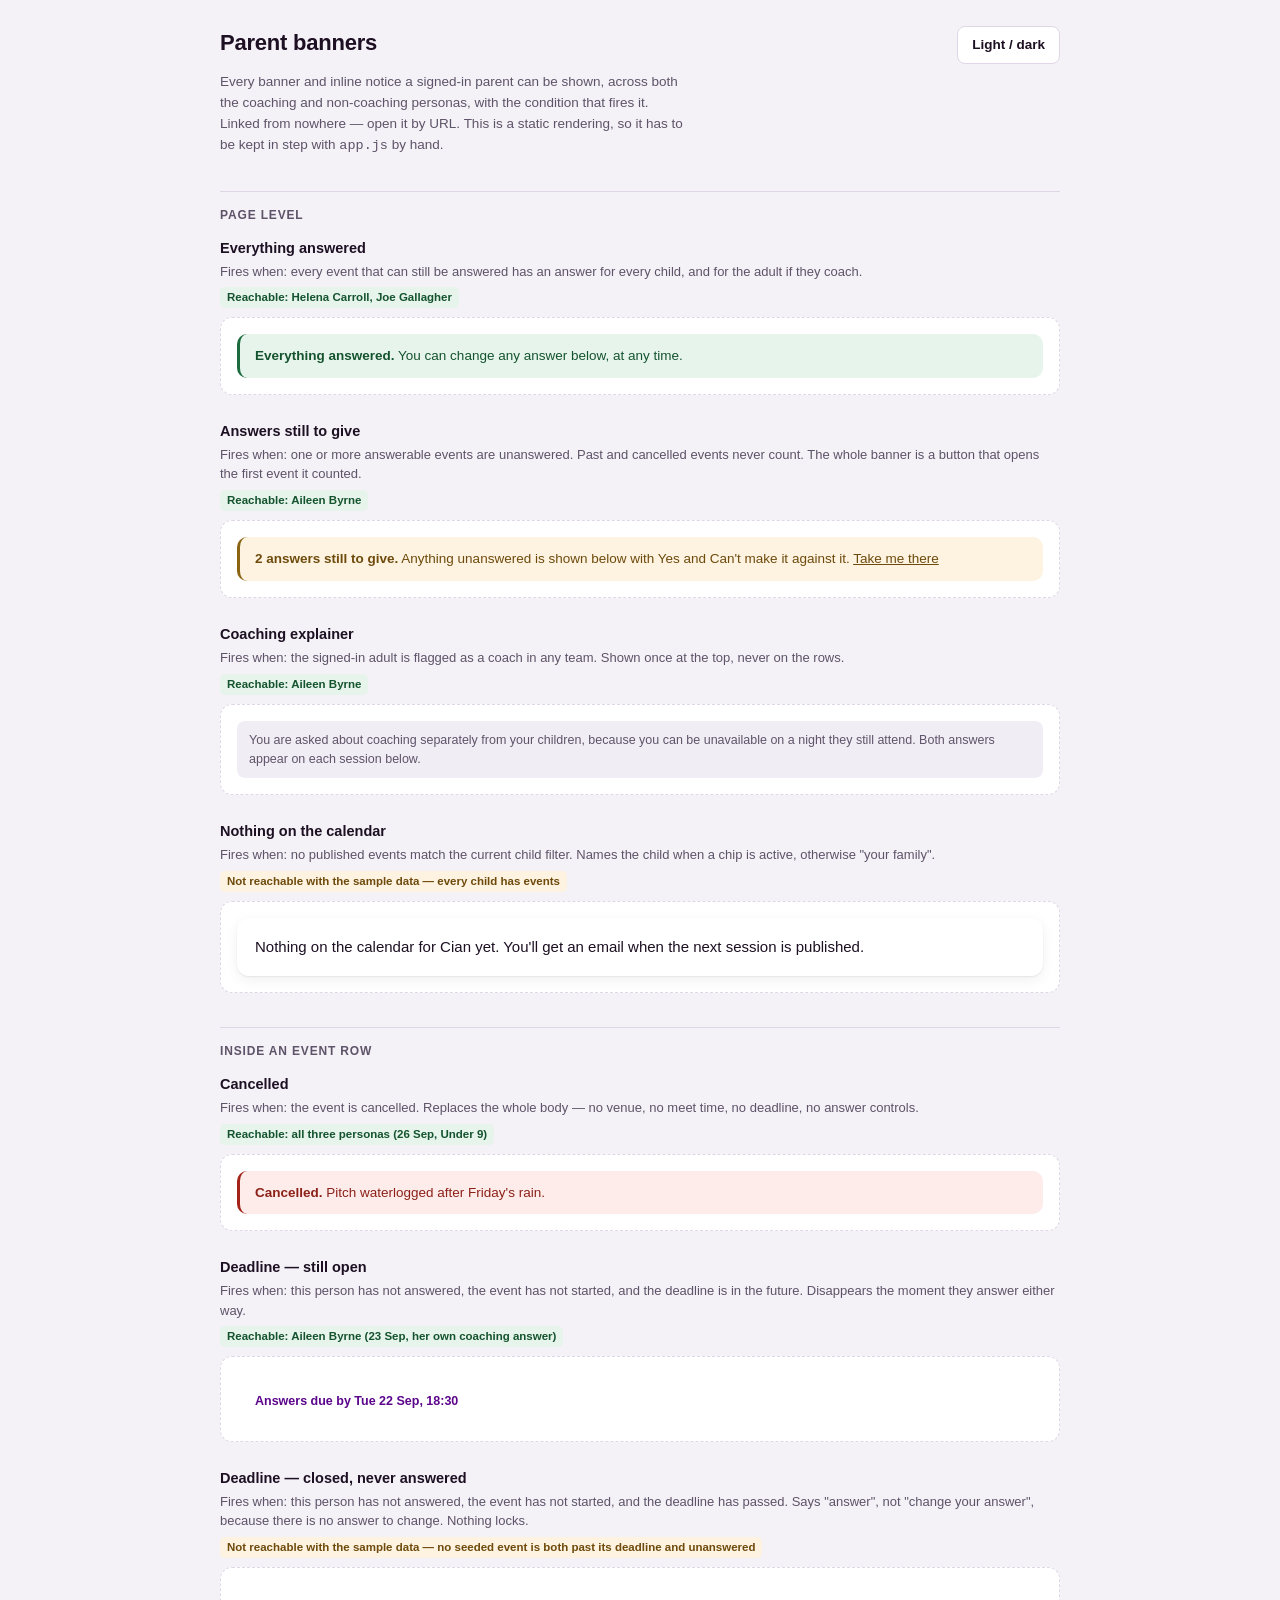
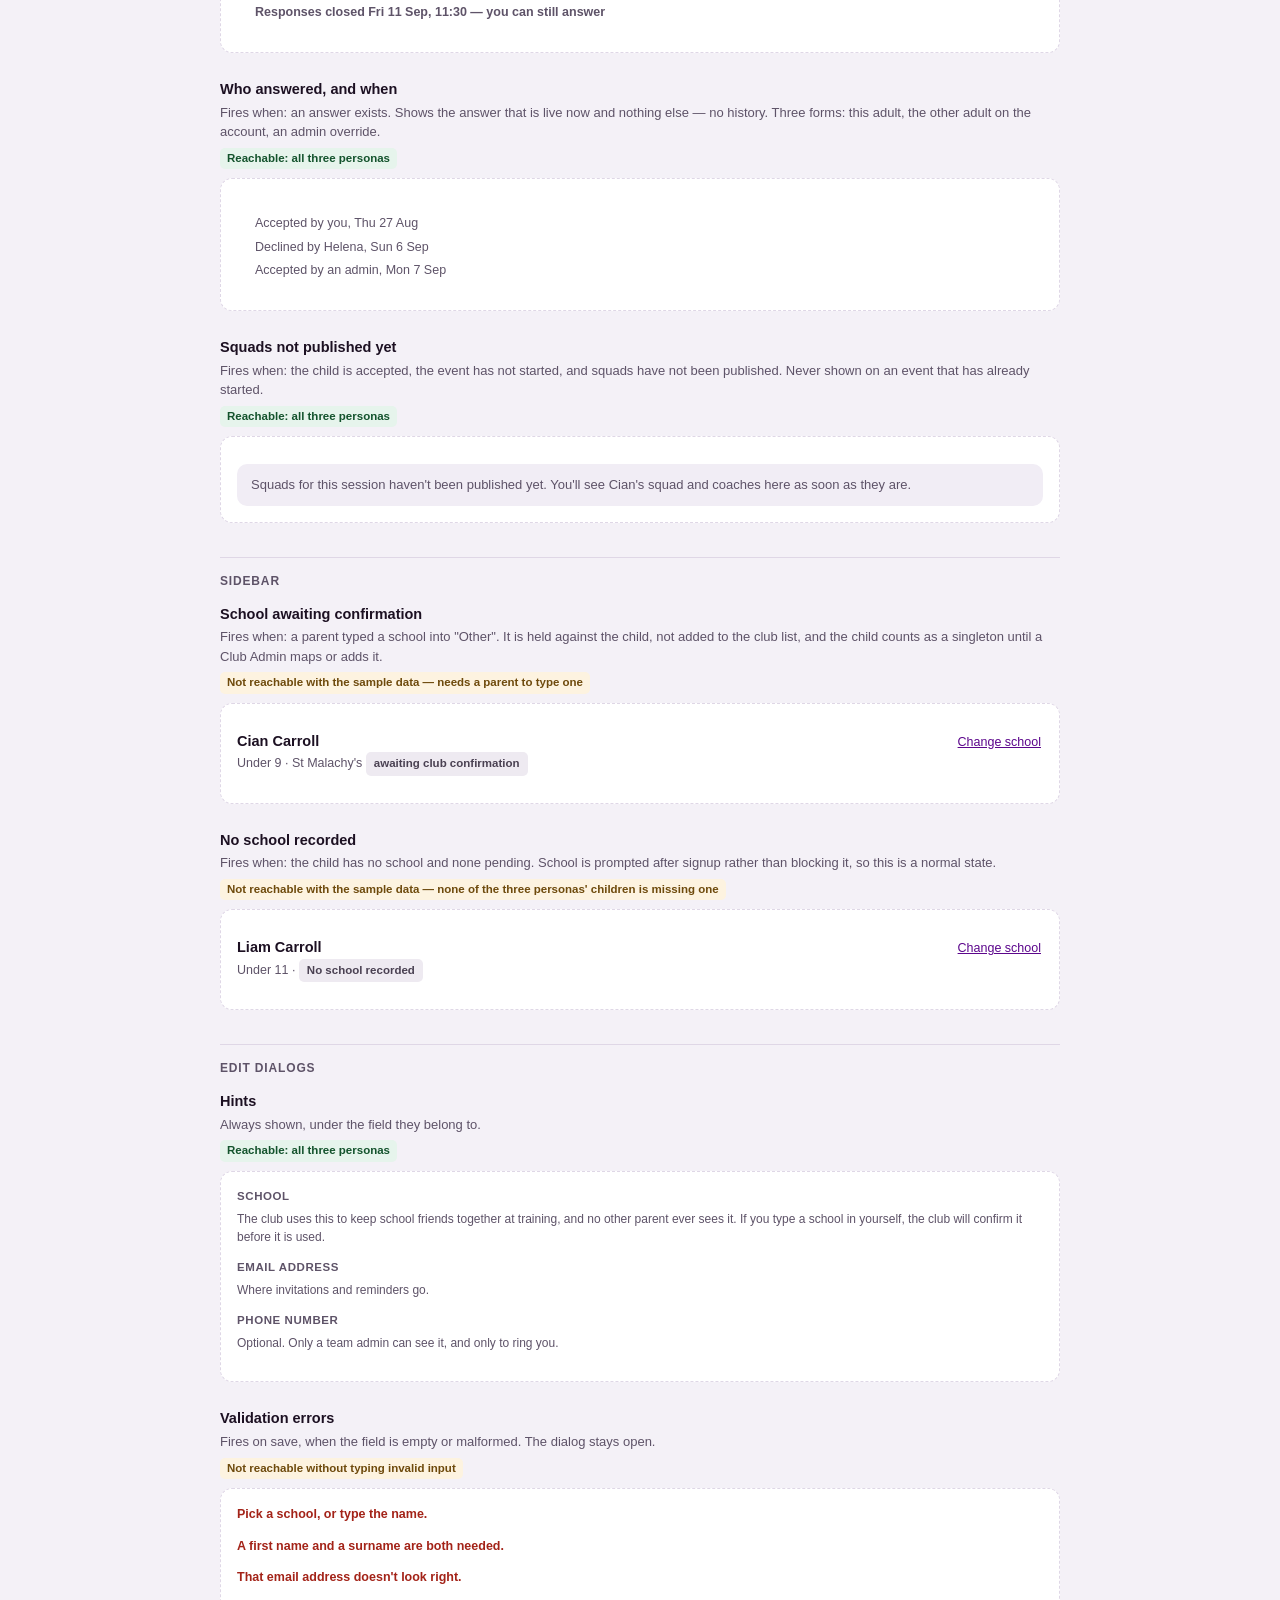
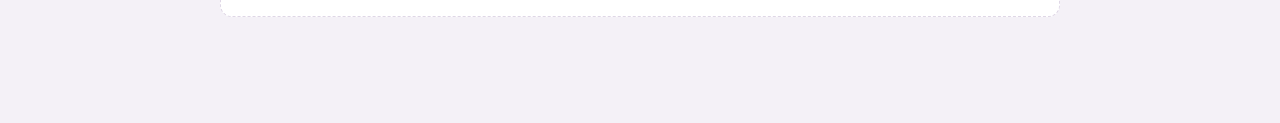
==== prototype/banners.html @ fc898da5 "Calendar opens at next event, child chips, banner states page" ====
<!doctype html>
<html lang="en">
<head>
<meta charset="utf-8">
<meta name="viewport" content="width=device-width, initial-scale=1">
<meta http-equiv="Cache-Control" content="no-store">
<title>Parent banners — dev reference</title>
<link rel="stylesheet" href="styles.css?v=11">
<style>
  .devpage { max-width: 880px; margin: 0 auto; padding: 26px 20px 80px; }
  .devhead { display: flex; align-items: flex-start; gap: 16px; margin-bottom: 8px; }
  .devhead h1 { font-size: 22px; }
  .devhead .spacer { flex: 1; }
  .devnote { color: var(--muted); font-size: 13.5px; margin: 0 0 26px; line-height: 1.55; max-width: 62ch; }
  .spec { margin-bottom: 26px; }
  .when { margin-bottom: 9px; }
  .when b { font-size: 14.5px; display: block; }
  .when .fires { color: var(--muted); font-size: 13px; display: block; margin-top: 2px; }
  .reach { display: inline-block; font-size: 11.5px; font-weight: 700; padding: 2px 7px; border-radius: 5px; margin-top: 6px; }
  .reach.yes { background: var(--ok-bg); color: var(--ok-ink); }
  .reach.no { background: var(--warn-bg); color: var(--warn-ink); }
  .demo { background: var(--surface); border: 1px dashed var(--line); border-radius: 12px; padding: 16px; }
  .demo .alert, .demo .note, .demo .pending, .demo .card { margin-bottom: 0; }
  h2.devgroup { font-size: 12px; text-transform: uppercase; letter-spacing: .07em; color: var(--muted);
             font-weight: 700; margin: 34px 0 14px; padding-top: 14px; border-top: 1px solid var(--line); }
</style>
</head>
<body>
<div class="devpage">

  <div class="devhead">
    <div>
      <h1>Parent banners</h1>
    </div>
    <div class="spacer"></div>
    <button class="btn" id="theme">Light / dark</button>
  </div>
  <p class="devnote">Every banner and inline notice a signed-in parent can be shown, across both the
    coaching and non-coaching personas, with the condition that fires it. Linked from nowhere &mdash; open it by URL.
    This is a static rendering, so it has to be kept in step with <code>app.js</code> by hand.</p>

  <h2 class="devgroup">Page level</h2>

  <div class="spec">
    <div class="when"><b>Everything answered</b>
      <span class="fires">Fires when: every event that can still be answered has an answer for every child, and for the adult if they coach.</span>
      <span class="reach yes">Reachable: Helena Carroll, Joe Gallagher</span></div>
    <div class="demo">
      <div class="alert ok"><b>Everything answered.</b> You can change any answer below, at any time.</div>
    </div>
  </div>

  <div class="spec">
    <div class="when"><b>Answers still to give</b>
      <span class="fires">Fires when: one or more answerable events are unanswered. Past and cancelled events never count. The whole banner is a button that opens the first event it counted.</span>
      <span class="reach yes">Reachable: Aileen Byrne</span></div>
    <div class="demo">
      <button class="alert warn alert-action"><b>2 answers still to give.</b> Anything unanswered is shown below with
        Yes and Can't make it against it. <span class="alert-go">Take me there</span></button>
    </div>
  </div>

  <div class="spec">
    <div class="when"><b>Coaching explainer</b>
      <span class="fires">Fires when: the signed-in adult is flagged as a coach in any team. Shown once at the top, never on the rows.</span>
      <span class="reach yes">Reachable: Aileen Byrne</span></div>
    <div class="demo">
      <div class="note">You are asked about coaching separately from your children, because you can be
        unavailable on a night they still attend. Both answers appear on each session below.</div>
    </div>
  </div>

  <div class="spec">
    <div class="when"><b>Nothing on the calendar</b>
      <span class="fires">Fires when: no published events match the current child filter. Names the child when a chip is active, otherwise "your family".</span>
      <span class="reach no">Not reachable with the sample data &mdash; every child has events</span></div>
    <div class="demo">
      <div class="card card-pad">Nothing on the calendar for Cian yet.
        You'll get an email when the next session is published.</div>
    </div>
  </div>

  <h2 class="devgroup">Inside an event row</h2>

  <div class="spec">
    <div class="when"><b>Cancelled</b>
      <span class="fires">Fires when: the event is cancelled. Replaces the whole body &mdash; no venue, no meet time, no deadline, no answer controls.</span>
      <span class="reach yes">Reachable: all three personas (26 Sep, Under 9)</span></div>
    <div class="demo">
      <div class="alert stop" style="margin:0"><b>Cancelled.</b> Pitch waterlogged after Friday's rain.</div>
    </div>
  </div>

  <div class="spec">
    <div class="when"><b>Deadline &mdash; still open</b>
      <span class="fires">Fires when: this person has not answered, the event has not started, and the deadline is in the future. Disappears the moment they answer either way.</span>
      <span class="reach yes">Reachable: Aileen Byrne (23 Sep, her own coaching answer)</span></div>
    <div class="demo"><div class="kid-block" style="border:0">
      <div class="dl-line dl-open">Answers due by Tue 22 Sep, 18:30</div>
    </div></div>
  </div>

  <div class="spec">
    <div class="when"><b>Deadline &mdash; closed, never answered</b>
      <span class="fires">Fires when: this person has not answered, the event has not started, and the deadline has passed. Says "answer", not "change your answer", because there is no answer to change. Nothing locks.</span>
      <span class="reach no">Not reachable with the sample data &mdash; no seeded event is both past its deadline and unanswered</span></div>
    <div class="demo"><div class="kid-block" style="border:0">
      <div class="dl-line dl-closed">Responses closed Fri 11 Sep, 11:30 &mdash; you can still answer</div>
    </div></div>
  </div>

  <div class="spec">
    <div class="when"><b>Who answered, and when</b>
      <span class="fires">Fires when: an answer exists. Shows the answer that is live now and nothing else &mdash; no history. Three forms: this adult, the other adult on the account, an admin override.</span>
      <span class="reach yes">Reachable: all three personas</span></div>
    <div class="demo"><div class="kid-block" style="border:0">
      <div class="ans-by">Accepted by you, Thu 27 Aug</div>
      <div class="ans-by">Declined by Helena, Sun 6 Sep</div>
      <div class="ans-by">Accepted by an admin, Mon 7 Sep</div>
    </div></div>
  </div>

  <div class="spec">
    <div class="when"><b>Squads not published yet</b>
      <span class="fires">Fires when: the child is accepted, the event has not started, and squads have not been published. Never shown on an event that has already started.</span>
      <span class="reach yes">Reachable: all three personas</span></div>
    <div class="demo">
      <div class="pending">Squads for this session haven't been published yet.
        You'll see Cian's squad and coaches here as soon as they are.</div>
    </div>
  </div>

  <h2 class="devgroup">Sidebar</h2>

  <div class="spec">
    <div class="when"><b>School awaiting confirmation</b>
      <span class="fires">Fires when: a parent typed a school into "Other". It is held against the child, not added to the club list, and the child counts as a singleton until a Club Admin maps or adds it.</span>
      <span class="reach no">Not reachable with the sample data &mdash; needs a parent to type one</span></div>
    <div class="demo"><div class="childrow" style="border:0"><div class="cr-top"><div>
      <div class="cn">Cian Carroll</div>
      <div class="ct">Under 9 &middot; St Malachy's <span class="tag unreg">awaiting club confirmation</span></div>
    </div><button class="linkbtn">Change school</button></div></div></div>
  </div>

  <div class="spec">
    <div class="when"><b>No school recorded</b>
      <span class="fires">Fires when: the child has no school and none pending. School is prompted after signup rather than blocking it, so this is a normal state.</span>
      <span class="reach no">Not reachable with the sample data &mdash; none of the three personas' children is missing one</span></div>
    <div class="demo"><div class="childrow" style="border:0"><div class="cr-top"><div>
      <div class="cn">Liam Carroll</div>
      <div class="ct">Under 11 &middot; <span class="tag unreg">No school recorded</span></div>
    </div><button class="linkbtn">Change school</button></div></div></div>
  </div>

  <h2 class="devgroup">Edit dialogs</h2>

  <div class="spec">
    <div class="when"><b>Hints</b>
      <span class="fires">Always shown, under the field they belong to.</span>
      <span class="reach yes">Reachable: all three personas</span></div>
    <div class="demo">
      <div class="field"><label>School</label>
        <div class="hint">The club uses this to keep school friends together at training, and no other parent ever
          sees it. If you type a school in yourself, the club will confirm it before it is used.</div></div>
      <div class="field"><label>Email address</label><div class="hint">Where invitations and reminders go.</div></div>
      <div class="field"><label>Phone number</label>
        <div class="hint">Optional. Only a team admin can see it, and only to ring you.</div></div>
    </div>
  </div>

  <div class="spec">
    <div class="when"><b>Validation errors</b>
      <span class="fires">Fires on save, when the field is empty or malformed. The dialog stays open.</span>
      <span class="reach no">Not reachable without typing invalid input</span></div>
    <div class="demo">
      <div class="field"><div class="err">Pick a school, or type the name.</div></div>
      <div class="field"><div class="err">A first name and a surname are both needed.</div></div>
      <div class="field"><div class="err">That email address doesn't look right.</div></div>
    </div>
  </div>

</div>
<script>
  document.getElementById("theme").onclick = function () {
    var now = document.documentElement.getAttribute("data-theme");
    var dark = now ? now === "dark" : matchMedia("(prefers-color-scheme: dark)").matches;
    document.documentElement.setAttribute("data-theme", dark ? "light" : "dark");
  };
</script>
</body>
</html>
---- prototype/styles.css ----
/* Kilmacud Crokes — prototype styling.
   Brand colours sampled from the crest: purple #5C068C, gold #F0B323, green #2A8F47.
   Every text pair below was checked against WCAG AA (4.5:1 body, 3:1 large/UI). */

:root {
  --bg: #F4F1F7; --surface: #FFFFFF; --surface-2: #F1EDF5;
  --ink: #1C1022; --muted: #5E5368; --line: #DFD7E6;

  --brand: #5C068C; --brand-deep: #4A0570; --brand-ink: #FFFFFF;
  --brand-soft: #F0E4F8; --brand-soft-ink: #4A0570;
  --gold: #F0B323; --gold-deep: #C08A18;

  --ok: #1B6B3F; --ok-bg: #E6F4EC; --ok-ink: #14532D;
  --stop: #A32318; --stop-bg: #FDECEA; --stop-ink: #8C2118;
  --warn: #8A6413; --warn-bg: #FDF3E0; --warn-ink: #6E4A0C;
  --neutral-bg: #EEEAF1; --neutral-ink: #4A4152;

  --r1: #3A0159; --r1-ink: #FFFFFF; --r2: #5C068C; --r2-ink: #FFFFFF;
  --r3: #7B3BA6; --r3-ink: #FFFFFF; --r4: #C08A18; --r4-ink: #1C1022;
  --r5: #F0B323; --r5-ink: #1C1022;

  --header: #4A0570; --header-ink: #FFFFFF; --header-sub: #EBDCF5;
  --tabbar: #5C068C; --tab-ink: #E2CDF0; --tab-on: #FFFFFF;

  --radius: 12px;
  --shadow: 0 1px 2px rgba(28,16,34,.07), 0 4px 14px rgba(28,16,34,.06);
  --ring: 0 0 0 3px rgba(92,6,140,.28); --focus: #5C068C;
}

@media (prefers-color-scheme: dark) {
  :root:not([data-theme="light"]) {
    --bg: #151019; --surface: #221A2A; --surface-2: #2C2434;
    --ink: #F2ECF6; --muted: #A99CB4; --line: #3B3145;

    --brand: #C9A0E8; --brand-deep: #3A0559; --brand-ink: #1C1022;
    --brand-soft: #33184A; --brand-soft-ink: #D9BBEF;
    --gold: #F0B323; --gold-deep: #F0B323;

    --ok: #5FD08D; --ok-bg: #10301E; --ok-ink: #8FE0AE;
    --stop: #FF8C7A; --stop-bg: #3A1714; --stop-ink: #FFB4A6;
    --warn: #E6B14C; --warn-bg: #33240A; --warn-ink: #F5CE7A;
    --neutral-bg: #2C2434; --neutral-ink: #BDB2C6;

    --header: #3A0559; --header-ink: #FFFFFF; --header-sub: #E4D2F2;
    --tabbar: #4A0570; --tab-ink: #DCC6EC; --tab-on: #FFFFFF;

    --shadow: 0 1px 2px rgba(0,0,0,.4), 0 4px 14px rgba(0,0,0,.3);
    --ring: 0 0 0 3px rgba(201,160,232,.4); --focus: #C9A0E8;
  }
}
:root[data-theme="dark"] {
  --bg: #151019; --surface: #221A2A; --surface-2: #2C2434;
  --ink: #F2ECF6; --muted: #A99CB4; --line: #3B3145;
  --brand: #C9A0E8; --brand-deep: #3A0559; --brand-ink: #1C1022;
  --brand-soft: #33184A; --brand-soft-ink: #D9BBEF;
  --gold: #F0B323; --gold-deep: #F0B323;
  --ok: #5FD08D; --ok-bg: #10301E; --ok-ink: #8FE0AE;
  --stop: #FF8C7A; --stop-bg: #3A1714; --stop-ink: #FFB4A6;
  --warn: #E6B14C; --warn-bg: #33240A; --warn-ink: #F5CE7A;
  --neutral-bg: #2C2434; --neutral-ink: #BDB2C6;
  --header: #3A0559; --header-ink: #FFFFFF; --header-sub: #E4D2F2;
  --tabbar: #4A0570; --tab-ink: #DCC6EC; --tab-on: #FFFFFF;
  --shadow: 0 1px 2px rgba(0,0,0,.4), 0 4px 14px rgba(0,0,0,.3);
  --ring: 0 0 0 3px rgba(201,160,232,.4); --focus: #C9A0E8;
}

* { box-sizing: border-box; }
body {
  margin: 0; background: var(--bg); color: var(--ink);
  font: 15px/1.5 -apple-system, BlinkMacSystemFont, "Segoe UI", Roboto, Helvetica, Arial, sans-serif;
  -webkit-font-smoothing: antialiased;
}
h1, h2, h3, h4 { margin: 0; font-weight: 650; letter-spacing: -0.01em; }
:focus-visible { outline: 3px solid var(--focus); outline-offset: 2px; border-radius: 6px; }

/* Controls that fill their container get the ring drawn inside, so an ancestor with
   overflow:hidden cannot cut it off. */
.tabs button:focus-visible,
.fev-head:focus-visible,
.evhead:focus-visible,
.persona:focus-visible,
.moveto:focus-visible,
.status-pick:focus-visible { outline-offset: -3px; }

/* on the purple chrome the brand purple would be invisible, so the ring goes gold */
.appbar :focus-visible { outline-color: var(--gold); }

/* ---- fixed chrome ---- */
.appbar { position: sticky; top: 0; z-index: 60; box-shadow: 0 2px 10px rgba(28,16,34,.18); }
.topbar { background: var(--header); color: var(--header-ink); padding: 10px 20px; display: flex; align-items: center; gap: 13px; }
.crest { width: 42px; height: 42px; border-radius: 9px; background: #fff; padding: 3px; flex: none; display: grid; place-items: center; }
.crest img { width: 100%; height: 100%; object-fit: contain; display: block; }
.topbar .club { font-weight: 700; font-size: 16px; line-height: 1.2; }
.topbar .irish { font-size: 11.5px; color: var(--header-sub); font-style: italic; }
.topbar .spacer { flex: 1; }
.whoami { font-size: 12px; text-align: right; color: var(--header-sub); line-height: 1.35; }
.whoami b { display: block; font-size: 13.5px; color: var(--header-ink); font-weight: 650; }

.teampick {
  font: inherit; font-size: 13.5px; font-weight: 600; padding: 7px 11px; border-radius: 8px;
  background: rgba(255,255,255,.14); color: var(--header-ink); border: 1px solid rgba(255,255,255,.4);
  cursor: pointer;
}
.teampick option { color: #1C1022; background: #fff; }
.iconbtn {
  font: inherit; font-size: 15px; line-height: 1; width: 34px; height: 34px; border-radius: 8px; cursor: pointer;
  background: rgba(255,255,255,.14); color: var(--header-ink); border: 1px solid rgba(255,255,255,.4);
}

.tabs { background: var(--tabbar); display: flex; padding: 0 12px; overflow-x: auto; }
.tabs button {
  background: none; border: 0; color: var(--tab-ink); cursor: pointer; font-family: inherit;
  padding: 11px 15px; font-size: 14px; font-weight: 600; white-space: nowrap;
  border-bottom: 3px solid transparent;
}
.tabs button:hover { color: var(--tab-on); }
.tabs button[aria-selected="true"] { color: var(--tab-on); border-bottom-color: var(--gold); }

main { max-width: 1120px; margin: 0 auto; padding: 22px 20px 70px; }
.view { display: none; } .view.active { display: block; }

.page-head { display: flex; align-items: flex-end; gap: 14px; margin-bottom: 18px; flex-wrap: wrap; }
.page-head h2 { font-size: 21px; }
.page-head .count { color: var(--muted); font-size: 13.5px; }
.page-head .spacer, .spacer { flex: 1; }

.btn {
  font: inherit; font-size: 13.5px; font-weight: 600; padding: 8px 14px; cursor: pointer;
  border-radius: 8px; border: 1px solid var(--line); background: var(--surface); color: var(--ink);
}
.btn:hover { border-color: var(--brand); }
.btn.primary { background: var(--brand); border-color: var(--brand); color: var(--brand-ink); }
.btn.gold { background: var(--gold); border-color: var(--gold-deep); color: #1C1022; }
.btn[disabled] { opacity: .5; cursor: default; }
.btn[disabled]:hover { border-color: var(--line); }

.card { background: var(--surface); border-radius: var(--radius); box-shadow: var(--shadow); }
.card-pad { padding: 18px; }

.toolbar { display: flex; gap: 8px; align-items: center; margin-bottom: 14px; flex-wrap: wrap; }
.chip {
  font: inherit; font-size: 13px; padding: 6px 12px; border-radius: 999px; cursor: pointer;
  border: 1px solid var(--line); background: var(--surface); color: var(--muted);
}
.chip[aria-pressed="true"] { background: var(--brand); border-color: var(--brand); color: var(--brand-ink); }
.search, select.pick, .status-pick {
  font: inherit; font-size: 13.5px; padding: 8px 12px; border-radius: 8px;
  border: 1px solid var(--line); background: var(--surface); color: var(--ink);
}
.search { min-width: 210px; }

/* ---- tables ---- */
table { width: 100%; border-collapse: collapse; }
thead th {
  text-align: left; font-size: 11.5px; text-transform: uppercase; letter-spacing: .05em;
  color: var(--muted); font-weight: 700; padding: 12px 14px; border-bottom: 1px solid var(--line); white-space: nowrap;
}
tbody td { padding: 11px 14px; border-bottom: 1px solid var(--surface-2); font-size: 14px; }
tbody tr:hover { background: var(--surface-2); }
tbody tr:last-child td { border-bottom: 0; }
.name { font-weight: 600; }
.sub { color: var(--muted); font-size: 12.5px; }

.lock {
  display: inline-block; margin-left: 6px; font-size: 9.5px; letter-spacing: .04em;
  background: var(--brand-soft); color: var(--brand-soft-ink); padding: 2px 6px; border-radius: 4px;
  text-transform: uppercase; font-weight: 700; vertical-align: middle;
}
.rating { display: inline-grid; place-items: center; width: 24px; height: 24px; border-radius: 6px; font-size: 12.5px; font-weight: 700; }
.r1 { background: var(--r1); color: var(--r1-ink); } .r2 { background: var(--r2); color: var(--r2-ink); }
.r3 { background: var(--r3); color: var(--r3-ink); } .r4 { background: var(--r4); color: var(--r4-ink); }
.r5 { background: var(--r5); color: var(--r5-ink); }

.tag { display: inline-block; font-size: 11.5px; font-weight: 650; padding: 3px 8px; border-radius: 5px; }
.tag.coach { background: var(--warn-bg); color: var(--warn-ink); }
.tag.reg { background: var(--brand-soft); color: var(--brand-soft-ink); }
.tag.unreg { background: var(--neutral-bg); color: var(--neutral-ink); }
.tag.draft { background: var(--neutral-bg); color: var(--neutral-ink); }
.tag.cancelled { background: var(--stop-bg); color: var(--stop-ink); }

.pill { display: inline-flex; align-items: center; gap: 6px; font-size: 12.5px; font-weight: 650; }
.pill::before { content: ""; width: 8px; height: 8px; border-radius: 50%; background: currentColor; }
.pill.accepted { color: var(--ok); } .pill.declined { color: var(--stop); } .pill.none { color: var(--muted); }

.badge { font-size: 11.5px; font-weight: 700; padding: 4px 9px; border-radius: 6px; background: var(--brand-soft); color: var(--brand-soft-ink); }
.badge.gold { background: var(--gold); color: #1C1022; }

/* ---- event header + stats ---- */
.event-head { display: flex; gap: 20px; flex-wrap: wrap; align-items: center; }
.event-head .when { font-size: 19px; font-weight: 700; }
.meta { display: flex; gap: 22px; flex-wrap: wrap; margin-top: 14px; }
.meta div { font-size: 13.5px; }
.meta .k { color: var(--muted); font-size: 11.5px; text-transform: uppercase; letter-spacing: .05em; font-weight: 650; }

.stats { display: grid; grid-template-columns: repeat(auto-fit, minmax(160px, 1fr)); gap: 14px; margin: 18px 0; }
.stat { background: var(--surface); border-radius: var(--radius); padding: 16px; box-shadow: var(--shadow); }
.stat .n { font-size: 30px; font-weight: 700; line-height: 1.1; }
.stat .l { font-size: 13px; color: var(--muted); margin-top: 2px; }
.stat .b { font-size: 12px; color: var(--muted); margin-top: 8px; padding-top: 8px; border-top: 1px solid var(--surface-2); }
.stat.accepted .n { color: var(--ok); } .stat.declined .n { color: var(--stop); } .stat.none .n { color: var(--muted); }

/* ---- calendar ---- */
.month { font-size: 12px; text-transform: uppercase; letter-spacing: .07em; color: var(--muted); font-weight: 700; margin: 20px 0 9px; }
.evrow {
  background: var(--surface); border-radius: var(--radius); box-shadow: var(--shadow); margin-bottom: 9px;
  overflow: hidden; border-left: 4px solid transparent;
}
.evrow.is-open { border-left-color: var(--brand); }
.evrow.is-draft { border-left-color: var(--muted); border-style: dashed solid solid dashed; }
.evrow.is-cancelled { border-left-color: var(--stop); }
.evrow.is-past { opacity: .72; }
.evhead { display: flex; align-items: center; gap: 14px; padding: 13px 16px; cursor: pointer; width: 100%; background: none; border: 0; font: inherit; color: inherit; text-align: left; }
.evhead:hover { background: var(--surface-2); }
.evdate { flex: none; width: 46px; text-align: center; }
.evdate .d { font-size: 19px; font-weight: 700; line-height: 1; }
.evdate .m { font-size: 10.5px; text-transform: uppercase; letter-spacing: .05em; color: var(--muted); font-weight: 700; }
.evmain { flex: 1; min-width: 0; }
.evmain .t { font-weight: 650; font-size: 14.5px; }
.evmain .s { color: var(--muted); font-size: 12.5px; }
.evtags { display: flex; gap: 6px; align-items: center; flex-wrap: wrap; justify-content: flex-end; }
.evbody { padding: 0 16px 16px; border-top: 1px solid var(--surface-2); }
.mini-stats { display: flex; gap: 18px; flex-wrap: wrap; margin: 14px 0; }
.mini-stats div { font-size: 13px; }
.mini-stats b { font-size: 18px; font-weight: 700; display: block; }
.mini-stats .accepted b { color: var(--ok); } .mini-stats .declined b { color: var(--stop); }

/* ---- invitation ---- */
.invite-wrap { display: flex; gap: 26px; flex-wrap: wrap; align-items: flex-start; }
.phone { width: 356px; background: #120C18; border-radius: 30px; padding: 11px; box-shadow: 0 10px 34px rgba(28,16,34,.3); flex: none; }
.phone .screen { background: var(--bg); border-radius: 21px; overflow: hidden; }
.phone .pbar { background: var(--header); color: var(--header-ink); padding: 11px 15px; font-size: 13px; font-weight: 650; display: flex; align-items: center; gap: 8px; }
.phone .pbar img { width: 20px; height: 20px; background: #fff; border-radius: 4px; padding: 1px; }
.phone .pbody { padding: 14px; }
.phone-label { font-size: 12px; text-transform: uppercase; letter-spacing: .06em; color: var(--muted); font-weight: 700; margin-bottom: 8px; }

.mail { background: var(--surface); border-radius: 11px; box-shadow: var(--shadow); overflow: hidden; }
.mail .mhead { padding: 12px 14px; border-bottom: 1px solid var(--surface-2); }
.mail .msub { font-weight: 700; font-size: 14.5px; margin-bottom: 3px; }
.mail .mfrom { font-size: 12px; color: var(--muted); }
.mail .mbody { padding: 14px; font-size: 13.5px; line-height: 1.55; }
.mail .mbody p { margin: 0 0 11px; }
.mail .mfacts { background: var(--surface-2); border-radius: 8px; padding: 11px 12px; margin: 0 0 13px; font-size: 13px; }
.mail .mfacts div { display: flex; gap: 8px; padding: 2px 0; }
.mail .mfacts .k { color: var(--muted); min-width: 62px; }
.mail .mbtns { display: flex; gap: 8px; }
.mail .mbtns .btn { flex: 1; text-align: center; justify-content: center; }
.mail .foot { font-size: 11.5px; color: var(--muted); padding: 0 14px 14px; }

.pcard { background: var(--surface); border-radius: 11px; padding: 15px; box-shadow: var(--shadow); margin-bottom: 11px; }
.pcard .ev { font-size: 12px; color: var(--muted); }
.pcard .grp { font-size: 22px; font-weight: 700; color: var(--brand); margin: 3px 0 2px; }
.pcard h4 { font-size: 11px; text-transform: uppercase; letter-spacing: .05em; color: var(--muted); margin: 0 0 7px; font-weight: 700; }
.pcard ul { margin: 0; padding: 0; list-style: none; }
.pcard li { padding: 4px 0; font-size: 13.5px; border-bottom: 1px solid var(--surface-2); }
.pcard li:last-child { border-bottom: 0; }
.pcard li.me { font-weight: 650; color: var(--brand); }
.ask { font-size: 17px; font-weight: 700; margin: 2px 0 12px; }
.answer-btns { display: grid; gap: 8px; }
.answer-btns .btn { padding: 13px; font-size: 15px; }
.done { text-align: center; padding: 10px 0; }
.done .tick { width: 46px; height: 46px; border-radius: 50%; display: grid; place-items: center; margin: 0 auto 10px; font-size: 22px; font-weight: 700; }
.done.yes .tick { background: var(--ok-bg); color: var(--ok-ink); }
.done.no .tick { background: var(--stop-bg); color: var(--stop-ink); }

.note { font-size: 12.5px; color: var(--muted); background: var(--surface-2); border-radius: 8px; padding: 10px 12px; }
.notice { border-left: 3px solid var(--gold); padding-left: 12px; margin: 14px 0; font-size: 13.5px; color: var(--muted); }

/* ---- groups ---- */
.settings { margin-bottom: 14px; }
.set-grid { display: grid; grid-template-columns: repeat(auto-fit, minmax(140px, 1fr)); gap: 12px; }
.set-grid label { display: flex; flex-direction: column; gap: 5px; font-size: 11.5px; text-transform: uppercase; letter-spacing: .05em; color: var(--muted); font-weight: 700; }
.set-grid input, .set-grid select {
  font: inherit; font-size: 14px; text-transform: none; letter-spacing: 0; color: var(--ink);
  padding: 7px 9px; border: 1px solid var(--line); border-radius: 8px; background: var(--surface);
}
.banner { background: var(--surface); border-radius: var(--radius); box-shadow: var(--shadow); padding: 18px; margin-bottom: 16px; }
.banner .lead { font-size: 15.5px; }
details.why { margin-top: 12px; border-top: 1px solid var(--surface-2); padding-top: 12px; }
details.why summary { cursor: pointer; font-size: 13.5px; color: var(--brand); font-weight: 600; }
.cand { width: 100%; margin-top: 10px; font-size: 13px; }
.cand td { padding: 5px 10px 5px 0; border: 0; }
.cand .no { color: var(--muted); } .cand .yes { color: var(--ink); }
.cand tr.chosen td { font-weight: 650; color: var(--brand); }

.alert { border-radius: 10px; padding: 12px 15px; margin-bottom: 12px; font-size: 13.5px; line-height: 1.45; }
.alert.stop { background: var(--stop-bg); color: var(--stop-ink); border-left: 3px solid var(--stop); }
.alert.warn { background: var(--warn-bg); color: var(--warn-ink); border-left: 3px solid var(--warn); }
.alert.ok { background: var(--ok-bg); color: var(--ok-ink); border-left: 3px solid var(--ok); }
button.link { background: none; border: 0; font: inherit; font-size: 12.5px; color: inherit; text-decoration: underline; cursor: pointer; padding: 0 0 0 6px; }

.checks { display: grid; gap: 8px; margin-bottom: 16px; }
.check { display: flex; gap: 10px; align-items: baseline; background: var(--surface); border-radius: 9px; padding: 11px 14px; box-shadow: var(--shadow); font-size: 13.5px; }
.check .mark { font-weight: 700; color: var(--ok); flex: none; }
.check.warn .mark { color: var(--warn); } .check.fail .mark { color: var(--stop); }
.check .d { color: var(--muted); font-size: 12.5px; }

.groups-head { display: flex; align-items: center; gap: 10px; margin-bottom: 10px; }
.groups-head h3 { font-size: 15px; }
.groups { display: grid; grid-template-columns: repeat(auto-fill, minmax(270px, 1fr)); gap: 14px; }
.group { background: var(--surface); border-radius: var(--radius); box-shadow: var(--shadow); overflow: hidden; }
.group header { padding: 13px 15px; border-bottom: 1px solid var(--surface-2); display: flex; align-items: center; gap: 8px; }
.group header h3 { font-size: 15px; flex: 1; }
.group header .n { font-size: 12.5px; color: var(--muted); }
.spread { display: flex; height: 6px; border-radius: 3px; overflow: hidden; margin: 0 15px 12px; }
.group .section { padding: 0 15px 13px; }
.group .section h4 { font-size: 11px; text-transform: uppercase; letter-spacing: .05em; color: var(--muted); margin: 12px 0 7px; font-weight: 700; }
.group.bad { outline: 2px solid var(--stop); outline-offset: -1px; }
.group.over { outline: 2px dashed var(--brand); outline-offset: -1px; background: var(--brand-soft); }

.person { display: flex; align-items: center; gap: 8px; padding: 3px 5px; margin: 0 -5px; font-size: 13.5px; cursor: grab; border-radius: 6px; }
.person:hover { background: var(--surface-2); }
.person.dragging { opacity: .35; }
.person .nm { flex: 1; }
.person.coach .nm { font-weight: 600; }
.person .pin { color: var(--warn-ink); font-size: 10px; vertical-align: middle; }
.person .mini { font-size: 10.5px; color: var(--muted); background: var(--surface-2); padding: 2px 5px; border-radius: 4px; }
.schools { display: flex; flex-wrap: wrap; gap: 4px; margin-bottom: 4px; }
.schooltag { font-size: 10.5px; color: var(--muted); background: var(--surface-2); padding: 2px 6px; border-radius: 4px; }
.schooltag.lone { background: var(--warn-bg); color: var(--warn-ink); font-weight: 650; }

.switch { display: inline-flex; align-items: center; gap: 7px; cursor: pointer; }
.switch input { margin: 0; accent-color: var(--brand); cursor: pointer; }

/* ---- parent view ---- */
.parent-wrap { display: grid; grid-template-columns: minmax(0, 1fr) auto; gap: 26px; align-items: start; }
@media (max-width: 820px) {
  .parent-wrap { grid-template-columns: 1fr; }
  .phone { width: 100%; max-width: 356px; }
}
footer { max-width: 1120px; margin: 0 auto; padding: 0 20px 40px; color: var(--muted); font-size: 12.5px; }
footer code { background: var(--surface-2); padding: 1px 5px; border-radius: 4px; }

/* ---- labelled coach toggle ---- */
.toggle { display: inline-flex; align-items: center; gap: 9px; cursor: pointer; }
.toggle input { position: absolute; opacity: 0; width: 0; height: 0; }
.toggle .track {
  width: 38px; height: 22px; border-radius: 999px; background: var(--surface-2);
  border: 1px solid var(--muted); position: relative; flex: none; transition: background .15s, border-color .15s;
}
.toggle .track::after {
  content: ""; position: absolute; top: 2px; left: 2px; width: 16px; height: 16px; border-radius: 50%;
  background: var(--muted); transition: transform .15s, background .15s;
}
.toggle input:checked + .track { background: var(--brand); border-color: var(--brand); }
.toggle input:checked + .track::after { transform: translateX(16px); background: var(--brand-ink); }
.toggle input:focus-visible + .track { outline: 3px solid var(--focus); outline-offset: 2px; }
.toggle .tl { font-size: 12.5px; font-weight: 650; color: var(--muted); white-space: nowrap; }
.toggle input:checked ~ .tl { color: var(--brand); }

.rolecell { font-size: 13px; }
.rolecell .none { color: var(--muted); }
.btn.tiny { padding: 5px 11px; font-size: 12.5px; }

/* ---- edit dialog ---- */
.modal-backdrop { position: fixed; inset: 0; background: rgba(16,8,22,.6); display: grid; place-items: center; z-index: 100; padding: 20px; }
.modal { background: var(--surface); border-radius: 14px; box-shadow: 0 20px 50px rgba(0,0,0,.35); width: 100%; max-width: 450px; padding: 20px; max-height: 90vh; overflow: auto; }
.modal h3 { font-size: 17px; }
.modal .msub { color: var(--muted); font-size: 13px; margin: 3px 0 16px; }
.field { display: flex; flex-direction: column; gap: 5px; margin-bottom: 13px; }
.field > label { font-size: 11.5px; text-transform: uppercase; letter-spacing: .05em; color: var(--muted); font-weight: 700; }
.field input, .field select {
  font: inherit; font-size: 14.5px; padding: 9px 11px; border-radius: 8px;
  border: 1px solid var(--line); background: var(--surface); color: var(--ink);
}
.field .hint { font-size: 12px; color: var(--muted); }
.field .err { font-size: 12.5px; color: var(--stop); font-weight: 600; }
.row2 { display: grid; grid-template-columns: 1fr 1fr; gap: 12px; }
.modal-actions { display: flex; gap: 8px; justify-content: flex-end; margin-top: 18px; padding-top: 16px; border-top: 1px solid var(--surface-2); }

.alert.info { background: var(--brand-soft); color: var(--brand-soft-ink); border-left: 3px solid var(--brand); }

[hidden] { display: none !important; }

/* the member table has more columns than a narrow pane fits — scroll it rather than wrap names */
#view-members .card { overflow-x: auto; }
#view-members table { min-width: 820px; }
#view-members .name { white-space: nowrap; }
#view-members tbody td { vertical-align: middle; }

/* ---- sign in ---- */
.signin { min-height: 100vh; display: grid; place-items: center; padding: 32px 20px; background: var(--bg); }
.signin-card { background: var(--surface); border-radius: 18px; box-shadow: var(--shadow); padding: 30px; max-width: 720px; width: 100%; text-align: center; }
.crest.big { width: 74px; height: 74px; border-radius: 14px; padding: 5px; display: inline-grid; margin-bottom: 14px; }
.signin-card h1 { font-size: 26px; }
.signin-card .lede { color: var(--muted); font-size: 14.5px; margin: 6px 0 24px; }
.signin-card .foot { color: var(--muted); font-size: 12.5px; margin: 22px 0 0; }
.personas { display: grid; grid-template-columns: repeat(auto-fit, minmax(200px, 1fr)); gap: 12px; }
.persona {
  font: inherit; text-align: left; cursor: pointer; padding: 16px; border-radius: 12px;
  border: 1px solid var(--line); background: var(--surface); color: var(--ink);
}
.persona:hover { border-color: var(--brand); background: var(--surface-2); }
.persona .pname { font-weight: 700; font-size: 15.5px; }
.persona .prole { font-size: 12px; font-weight: 700; color: var(--brand); text-transform: uppercase; letter-spacing: .05em; margin: 3px 0 7px; }
.persona .pblurb { font-size: 13px; color: var(--muted); line-height: 1.45; }
.btn.ghost { background: rgba(255,255,255,.14); color: var(--header-ink); border-color: rgba(255,255,255,.4); }
.btn.ghost:hover { background: rgba(255,255,255,.24); border-color: rgba(255,255,255,.7); }

/* ---- a parent's own view, desktop first ---- */
.family { display: grid; grid-template-columns: minmax(0, 1fr) 330px; gap: 22px; align-items: start; }
@media (max-width: 900px) { .family { grid-template-columns: 1fr; } }

.ev-when { flex: none; width: 58px; text-align: center; background: var(--brand-soft); color: var(--brand-soft-ink); border-radius: 10px; padding: 8px 4px; }
.ev-when .dd { font-size: 21px; font-weight: 700; line-height: 1; }
.ev-when .mm { font-size: 10.5px; font-weight: 700; text-transform: uppercase; letter-spacing: .05em; }

.kid-block { border-top: 1px solid var(--surface-2); padding: 14px 18px; }
.answer-row { display: flex; gap: 8px; flex-wrap: wrap; }
.squad-box { background: var(--surface-2); border-radius: 10px; padding: 13px 15px; margin-top: 11px; }
.squad-box .sq { font-size: 17px; font-weight: 700; color: var(--brand); }
.squad-box h5 { font-size: 11px; text-transform: uppercase; letter-spacing: .05em; color: var(--muted); font-weight: 700; margin: 11px 0 5px; }
.pending { font-size: 13px; color: var(--muted); background: var(--surface-2); border-radius: 10px; padding: 11px 14px; margin-top: 11px; }

.side-card { background: var(--surface); border-radius: var(--radius); box-shadow: var(--shadow); padding: 17px; margin-bottom: 14px; }
.side-card h3 { font-size: 15px; margin-bottom: 12px; }
.kv { display: flex; justify-content: space-between; gap: 12px; padding: 7px 0; border-bottom: 1px solid var(--surface-2); font-size: 13.5px; }
.kv:last-of-type { border-bottom: 0; }
.kv .k { color: var(--muted); }
.kv .v { text-align: right; font-weight: 600; }
.childrow { padding: 11px 0; border-bottom: 1px solid var(--surface-2); }
.childrow:last-child { border-bottom: 0; }
.childrow .cn { font-weight: 650; font-size: 14.5px; }
.childrow .ct { font-size: 12.5px; color: var(--muted); }

/* ---- usability review fixes ---- */
.legend { display: flex; align-items: center; gap: 7px; flex-wrap: wrap; font-size: 12.5px; color: var(--muted); }
.legend .lk { font-weight: 700; text-transform: uppercase; letter-spacing: .05em; font-size: 11px; }
.legend .rating { width: 20px; height: 20px; font-size: 11.5px; }
.legend .lt { font-weight: 600; color: var(--ink); }
.legend .lsep { opacity: .7; }

.spread-label { margin: -7px 15px 10px; font-size: 11px; color: var(--muted); font-weight: 600; }

.moveto {
  font: inherit; font-size: 11.5px; padding: 2px 4px; border-radius: 6px;
  border: 1px solid var(--line); background: var(--surface); color: var(--muted); max-width: 82px;
}
.moveto:hover, .moveto:focus { color: var(--ink); border-color: var(--brand); }
.person .mini.none { background: var(--warn-bg); color: var(--warn-ink); font-weight: 650; }
.groups { grid-template-columns: repeat(auto-fill, minmax(300px, 1fr)); }

/* both answers carry the same weight — neither is nudged */
.btn.choice { background: var(--surface); border: 1px solid var(--muted); color: var(--ink); font-weight: 650; }
.btn.choice:hover { border-color: var(--brand); background: var(--surface-2); }

/* response deadline */
.deadline-bar {
  display: flex; gap: 18px; align-items: flex-start; flex-wrap: wrap;
  background: var(--surface-2); border-radius: 10px; padding: 12px 14px; margin: 14px 0 4px;
}
.deadline-bar > div:first-child { flex: 1; min-width: 260px; }
.deadline-bar .k { color: var(--muted); font-size: 11px; text-transform: uppercase; letter-spacing: .05em; font-weight: 700; }
.dl-main { font-size: 14.5px; font-weight: 650; margin: 2px 0 5px; }
.dl-open { color: var(--brand); } .dl-closed { color: var(--muted); }
.dl-set { display: flex; flex-direction: column; gap: 4px; font-size: 11px; text-transform: uppercase; letter-spacing: .05em; color: var(--muted); font-weight: 700; }
.dl-set input { font: inherit; font-size: 14px; text-transform: none; letter-spacing: 0; color: var(--ink); width: 90px; padding: 6px 8px; border: 1px solid var(--line); border-radius: 8px; background: var(--surface); }
.dl-set .sub { text-transform: none; letter-spacing: 0; font-weight: 400; }

/* the invitation tab must not push the page sideways */
main { overflow-x: hidden; }
.invite-wrap > div { min-width: 0; max-width: 100%; }
.invite-wrap .phone { max-width: 100%; }

/* ---- the parent's season calendar ---- */
.fev { background: var(--surface); border-radius: var(--radius); box-shadow: var(--shadow); margin-bottom: 9px; overflow: hidden; border-left: 4px solid transparent; }
.fev.is-open { border-left-color: var(--brand); }
.fev.is-cancelled { border-left-color: var(--stop); }
.fev.is-past .fev-title, .fev.is-past .fev-sub { opacity: .8; }
.fev-head { display: flex; align-items: center; gap: 14px; padding: 13px 16px; width: 100%; background: none; border: 0; font: inherit; color: inherit; text-align: left; cursor: pointer; }
.fev-head:hover { background: var(--surface-2); }
.fev-main { flex: 1; min-width: 0; }
.fev-title { display: block; font-size: 17px; font-weight: 700; letter-spacing: -0.01em; line-height: 1.25; }
.fev-sub { display: block; font-size: 13.5px; color: var(--muted); margin-top: 3px; }
.fev-tags { display: flex; gap: 8px; flex-wrap: wrap; justify-content: flex-end; }
.fev-body { padding: 0 16px 16px; border-top: 1px solid var(--surface-2); }
.fev-facts { display: flex; gap: 18px; flex-wrap: wrap; padding: 12px 0; font-size: 13.5px; color: var(--muted); }
.fev-facts .dl-line { font-weight: 600; }

/* status carries a shape as well as a colour */
.st { display: inline-flex; align-items: center; gap: 6px; font-size: 12.5px; font-weight: 650; white-space: nowrap; }
.st-mark { display: inline-grid; place-items: center; width: 17px; height: 17px; border-radius: 50%; font-size: 11px; line-height: 1; }
.st-accepted { color: var(--ok-ink); } .st-accepted .st-mark { background: var(--ok-bg); }
.st-declined { color: var(--stop-ink); } .st-declined .st-mark { background: var(--stop-bg); }
.st-none { color: var(--muted); } .st-none .st-mark { background: var(--surface-2); border: 1px solid var(--line); }

/* one row: name, status, action */
.kid-block { border-top: 1px solid var(--surface-2); padding-bottom: 14px; }
.kid-block:first-of-type { border-top: 0; }
.ans-row { display: flex; align-items: center; gap: 12px; flex-wrap: wrap; padding-top: 13px; }
.ans-name { font-size: 15px; font-weight: 650; }
.ans-by { font-size: 12.5px; color: var(--muted); margin-top: 5px; }

/* two labelled lists, reflowing by width, with a hairline between them */
.squad-box .sq { font-size: 13px; font-weight: 700; color: var(--brand); text-transform: uppercase; letter-spacing: .05em; margin-bottom: 11px; }
.sl h5 { font-size: 11.5px; text-transform: uppercase; letter-spacing: .05em; color: var(--muted); font-weight: 700; margin: 0 0 6px; text-align: left; }
.cols { margin: 0; padding: 0; list-style: none; columns: 165px auto; column-gap: 24px; font-size: 13.5px; }
.cols li { padding: 2px 0; break-inside: avoid; }
.cols li.mine { font-weight: 700; }
hr.hairline { border: 0; border-top: 1px solid var(--line); margin: 13px 0; }

/* announced to a screen reader, invisible on screen */
.vh { position: absolute; width: 1px; height: 1px; padding: 0; margin: -1px; overflow: hidden; clip: rect(0 0 0 0); clip-path: inset(50%); white-space: nowrap; border: 0; }

/* quiet actions sit at the end of the row they belong to */
.linkbtn { background: none; border: 0; padding: 2px; font: inherit; font-size: 12.5px; color: var(--brand); text-decoration: underline; cursor: pointer; flex: none; }
.linkbtn:hover { text-decoration: none; }
.cr-top { display: flex; align-items: flex-start; justify-content: space-between; gap: 12px; }

/* ---- parent calendar: earlier events, child chips, paired statuses ---- */
.earlier-row {
  display: flex; align-items: center; gap: 9px; width: 100%; margin-bottom: 9px;
  background: var(--surface-2); border: 1px dashed var(--line); border-radius: 10px;
  padding: 10px 14px; font: inherit; font-size: 13.5px; font-weight: 600;
  color: var(--muted); cursor: pointer; text-align: left;
}
.earlier-row:hover { color: var(--ink); border-color: var(--brand); }
.earlier-row .caret { font-size: 11px; }
.childchips { margin-bottom: 14px; }

.st-pair { display: inline-flex; align-items: center; gap: 6px; }
.st-pair .st-who { font-size: 12.5px; font-weight: 650; color: var(--muted); }
.fev-tags { gap: 14px; }

/* the date tile reads as a date: number over month */
.ev-when .dd, .ev-when .mm { display: block; }

/* the outstanding banner is also the way to reach what it counts */
.alert-action {
  display: block; width: 100%; text-align: left; font: inherit; font-size: 13.5px;
  cursor: pointer; border: 0; border-left: 3px solid var(--warn); margin-bottom: 16px;
}
.alert-action .alert-go { text-decoration: underline; white-space: nowrap; }
.alert-action:hover .alert-go { text-decoration: none; }

/* the deadline prompt sits with the answer it is prompting for */
.kid-block .dl-line { font-size: 12.5px; font-weight: 600; margin-top: 5px; }
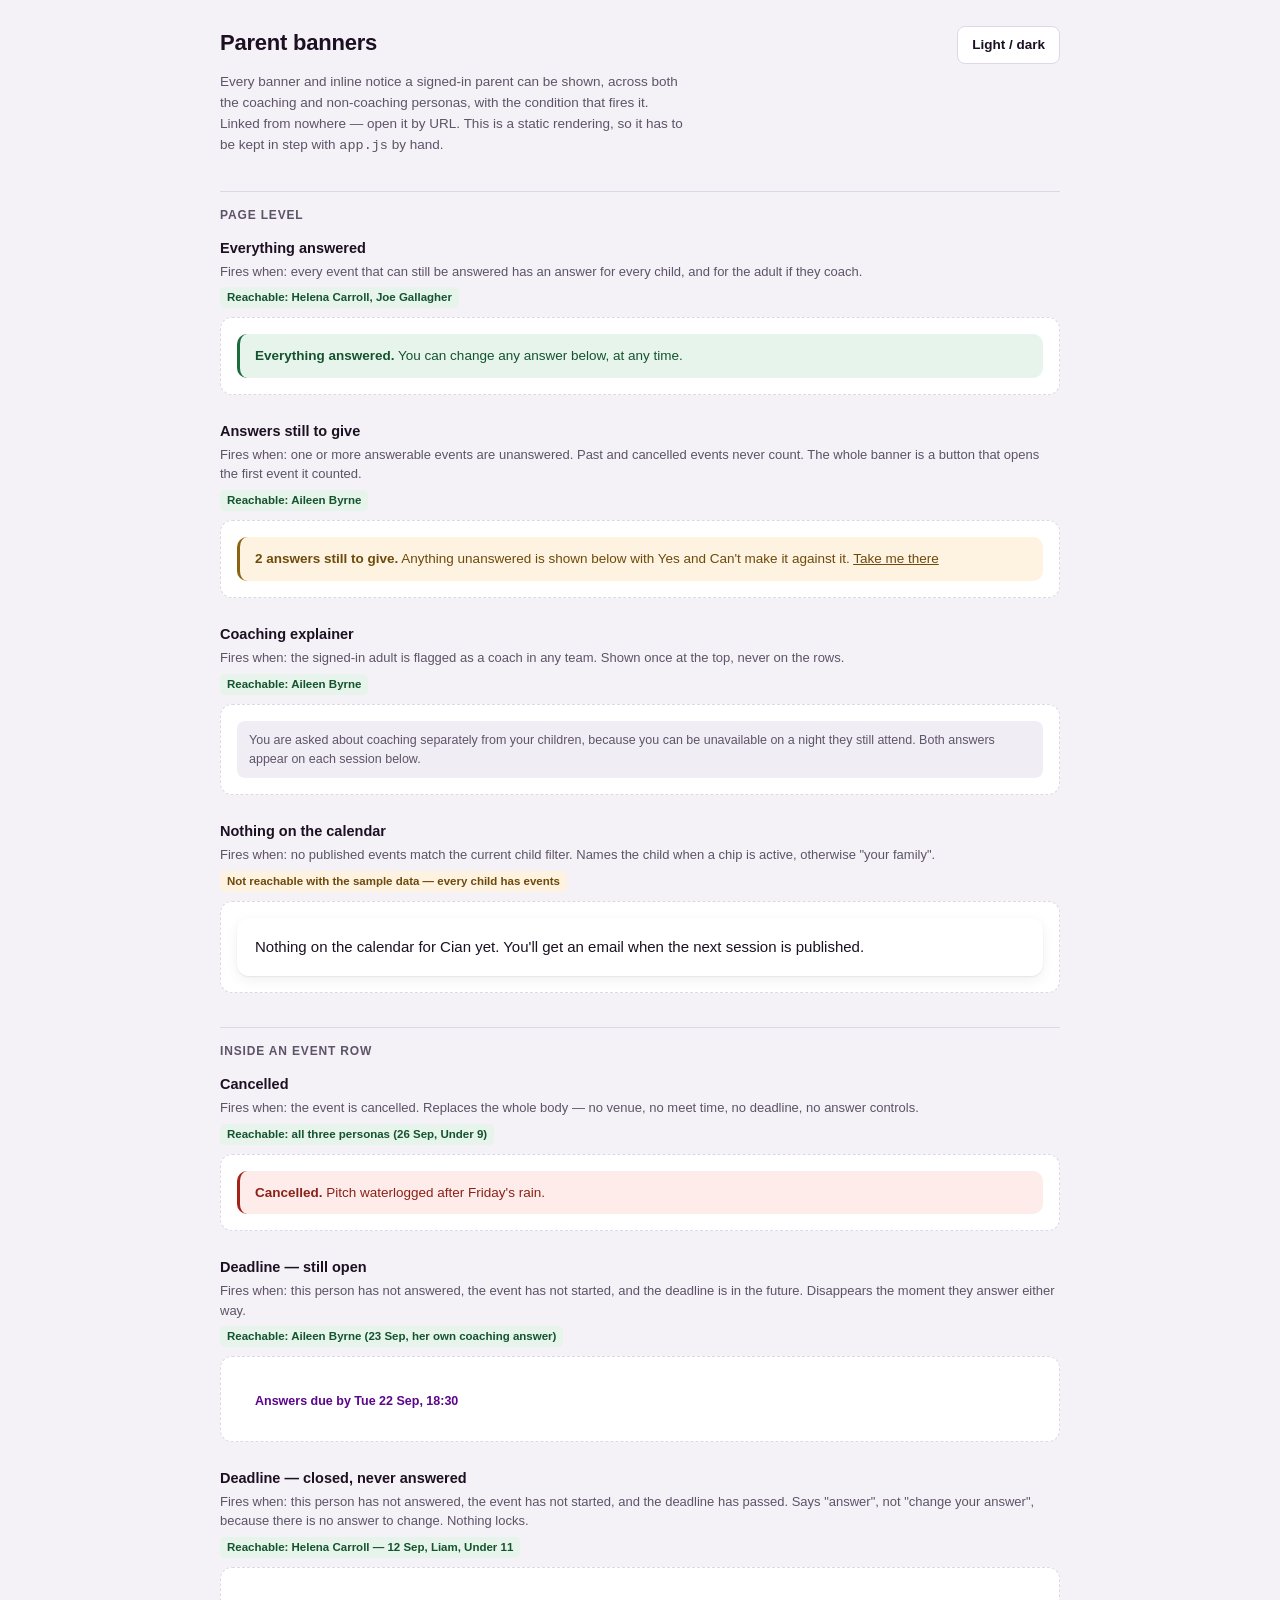
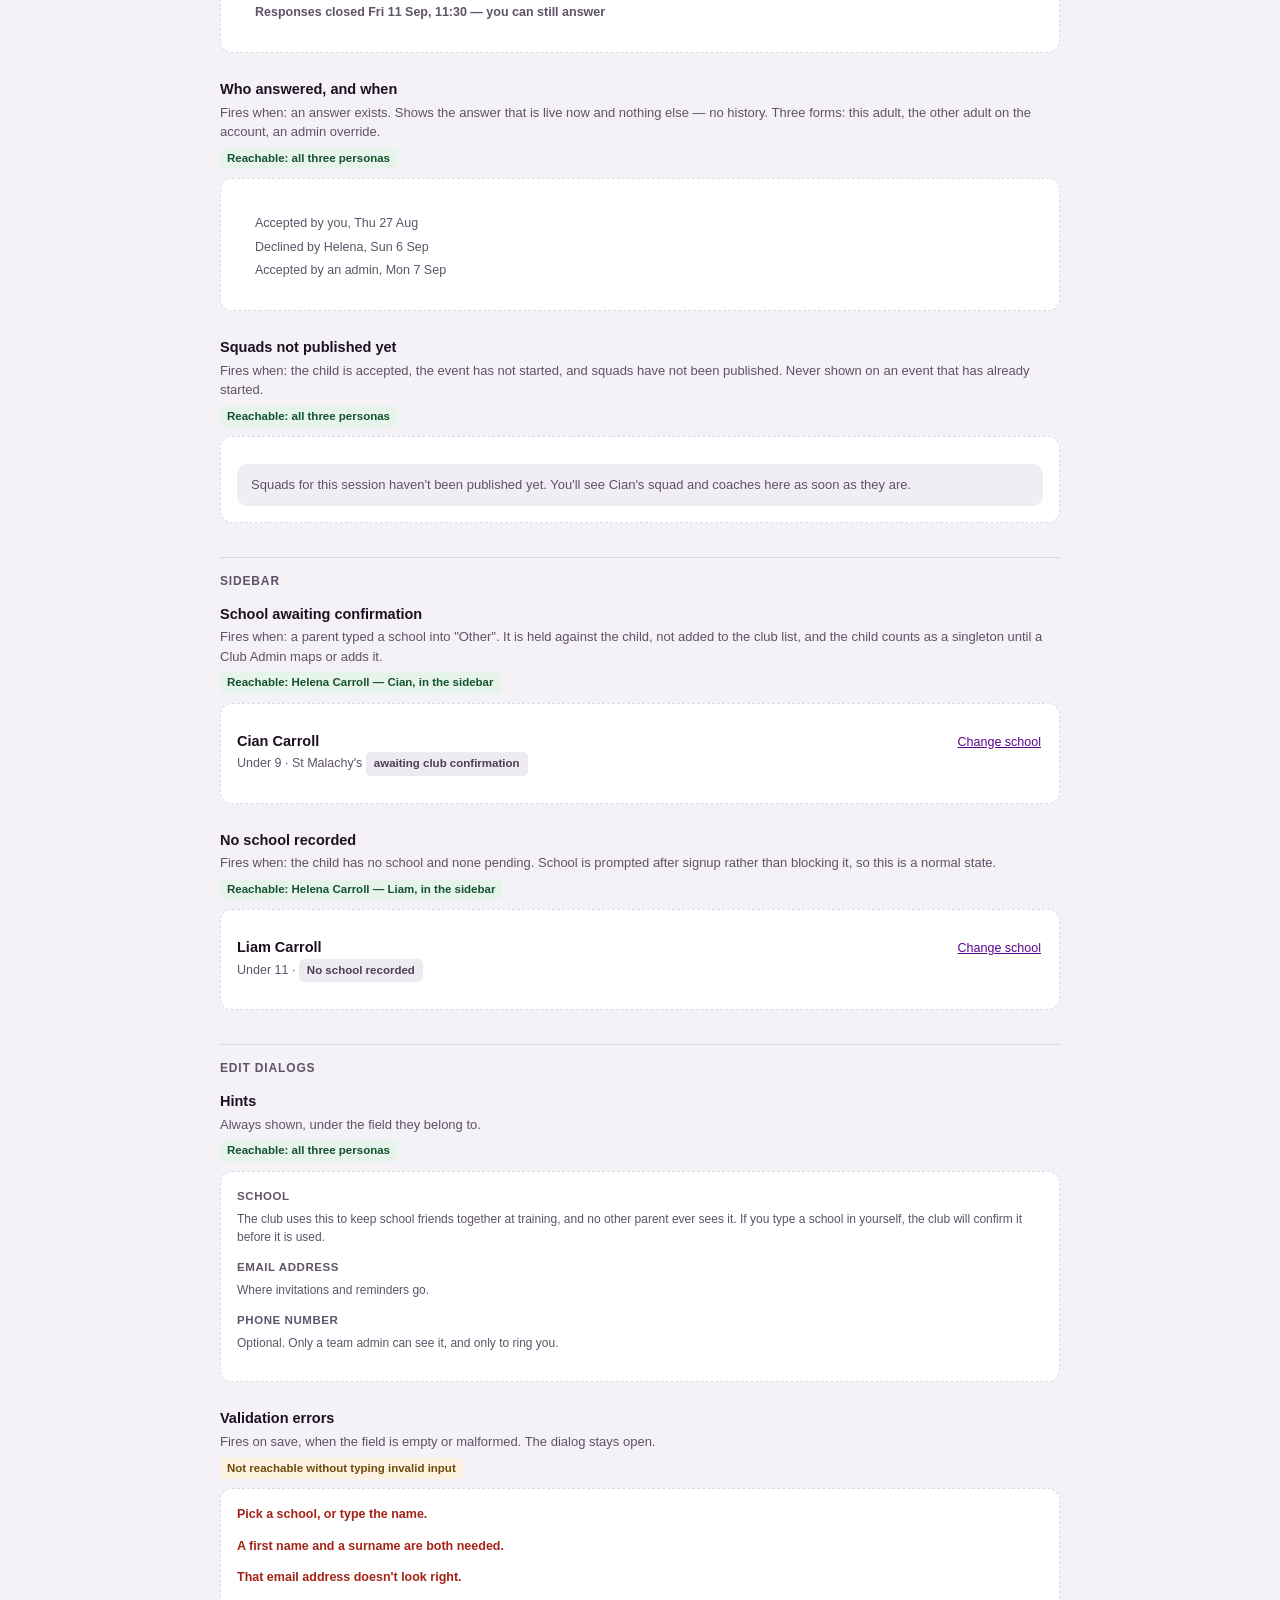
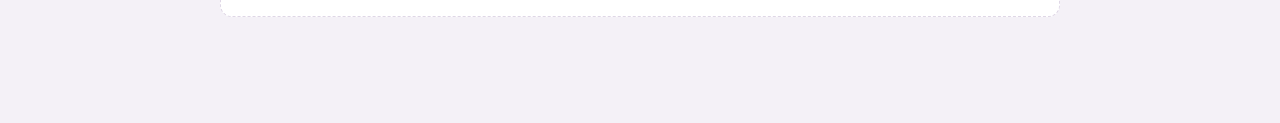
==== commit 117c65d2: "Seed school states and closed-deadline state for testing" ====
--- a/prototype/banners.html
+++ b/prototype/banners.html
@@ -103,7 +103,7 @@
   <div class="spec">
     <div class="when"><b>Deadline &mdash; closed, never answered</b>
       <span class="fires">Fires when: this person has not answered, the event has not started, and the deadline has passed. Says "answer", not "change your answer", because there is no answer to change. Nothing locks.</span>
-      <span class="reach no">Not reachable with the sample data &mdash; no seeded event is both past its deadline and unanswered</span></div>
+      <span class="reach yes">Reachable: Helena Carroll &mdash; 12 Sep, Liam, Under 11</span></div>
     <div class="demo"><div class="kid-block" style="border:0">
       <div class="dl-line dl-closed">Responses closed Fri 11 Sep, 11:30 &mdash; you can still answer</div>
     </div></div>
@@ -135,7 +135,7 @@
   <div class="spec">
     <div class="when"><b>School awaiting confirmation</b>
       <span class="fires">Fires when: a parent typed a school into "Other". It is held against the child, not added to the club list, and the child counts as a singleton until a Club Admin maps or adds it.</span>
-      <span class="reach no">Not reachable with the sample data &mdash; needs a parent to type one</span></div>
+      <span class="reach yes">Reachable: Helena Carroll &mdash; Cian, in the sidebar</span></div>
     <div class="demo"><div class="childrow" style="border:0"><div class="cr-top"><div>
       <div class="cn">Cian Carroll</div>
       <div class="ct">Under 9 &middot; St Malachy's <span class="tag unreg">awaiting club confirmation</span></div>
@@ -145,7 +145,7 @@
   <div class="spec">
     <div class="when"><b>No school recorded</b>
       <span class="fires">Fires when: the child has no school and none pending. School is prompted after signup rather than blocking it, so this is a normal state.</span>
-      <span class="reach no">Not reachable with the sample data &mdash; none of the three personas' children is missing one</span></div>
+      <span class="reach yes">Reachable: Helena Carroll &mdash; Liam, in the sidebar</span></div>
     <div class="demo"><div class="childrow" style="border:0"><div class="cr-top"><div>
       <div class="cn">Liam Carroll</div>
       <div class="ct">Under 11 &middot; <span class="tag unreg">No school recorded</span></div>
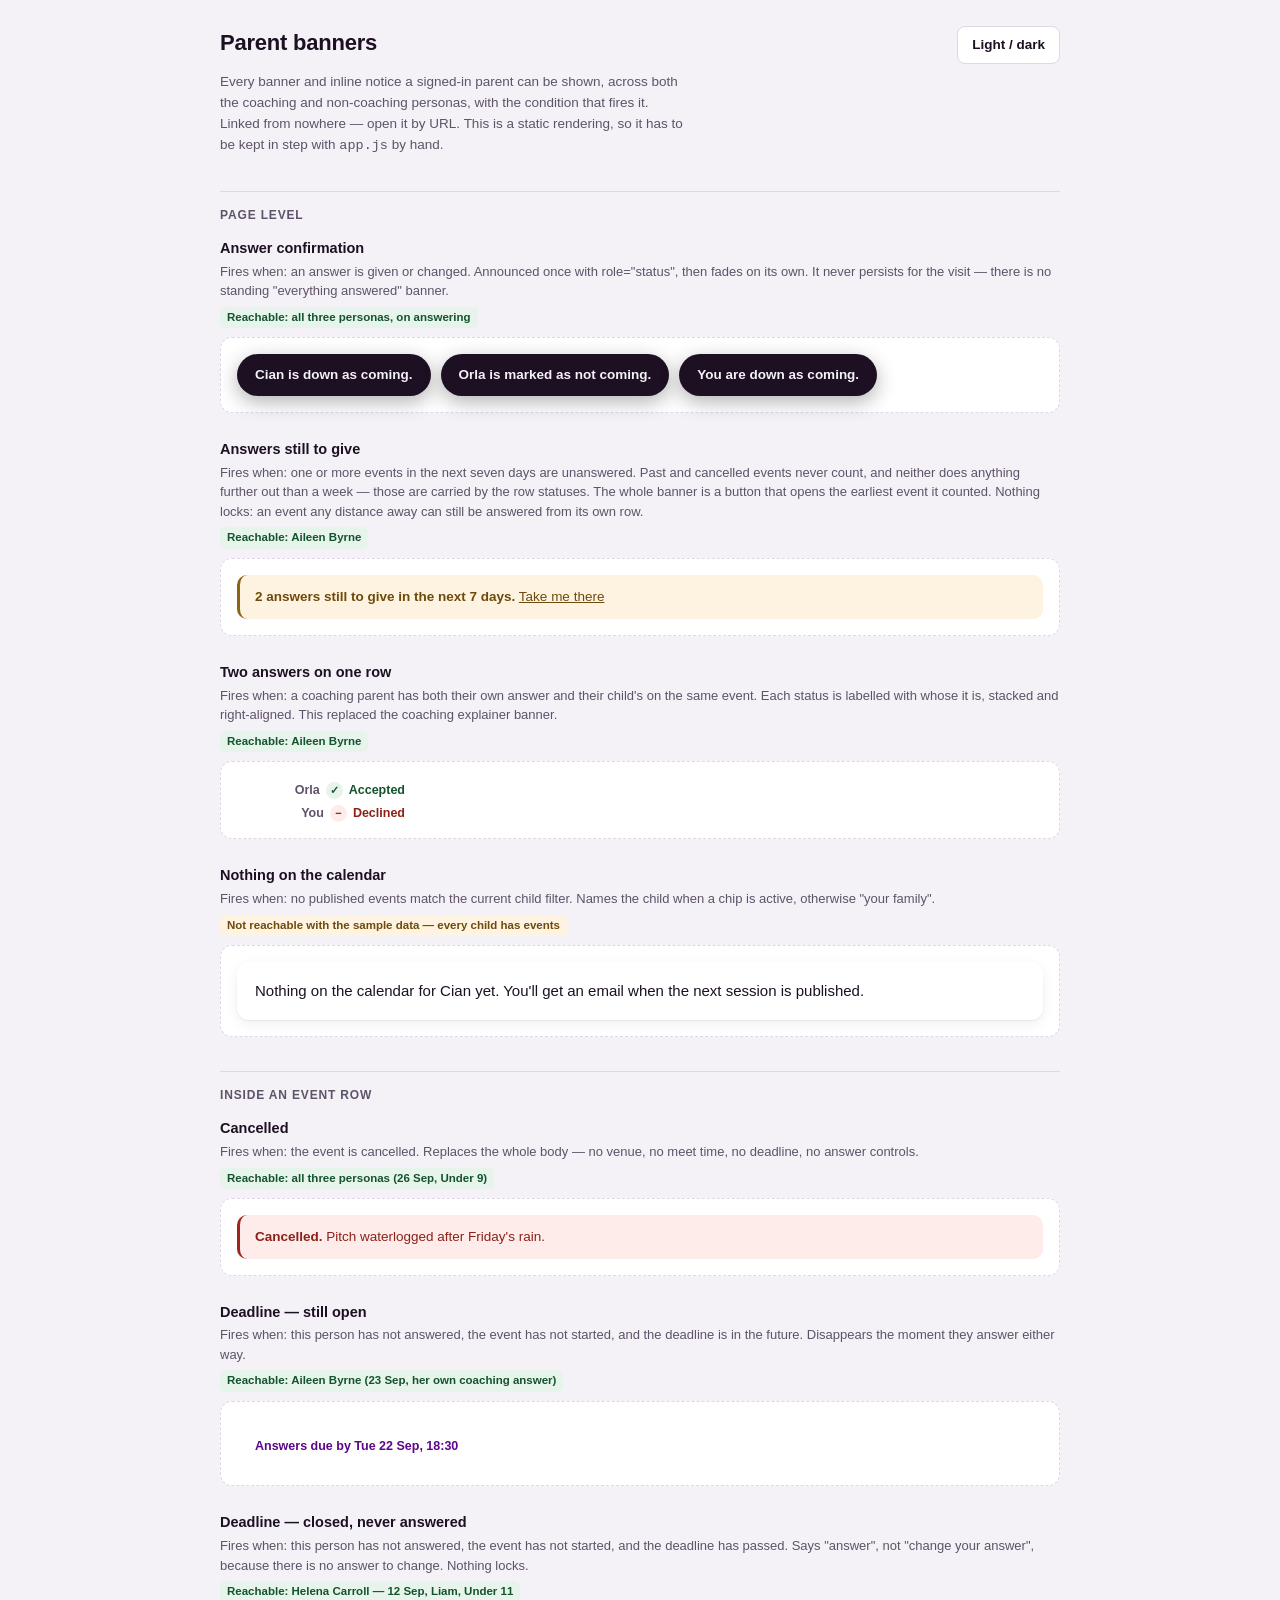
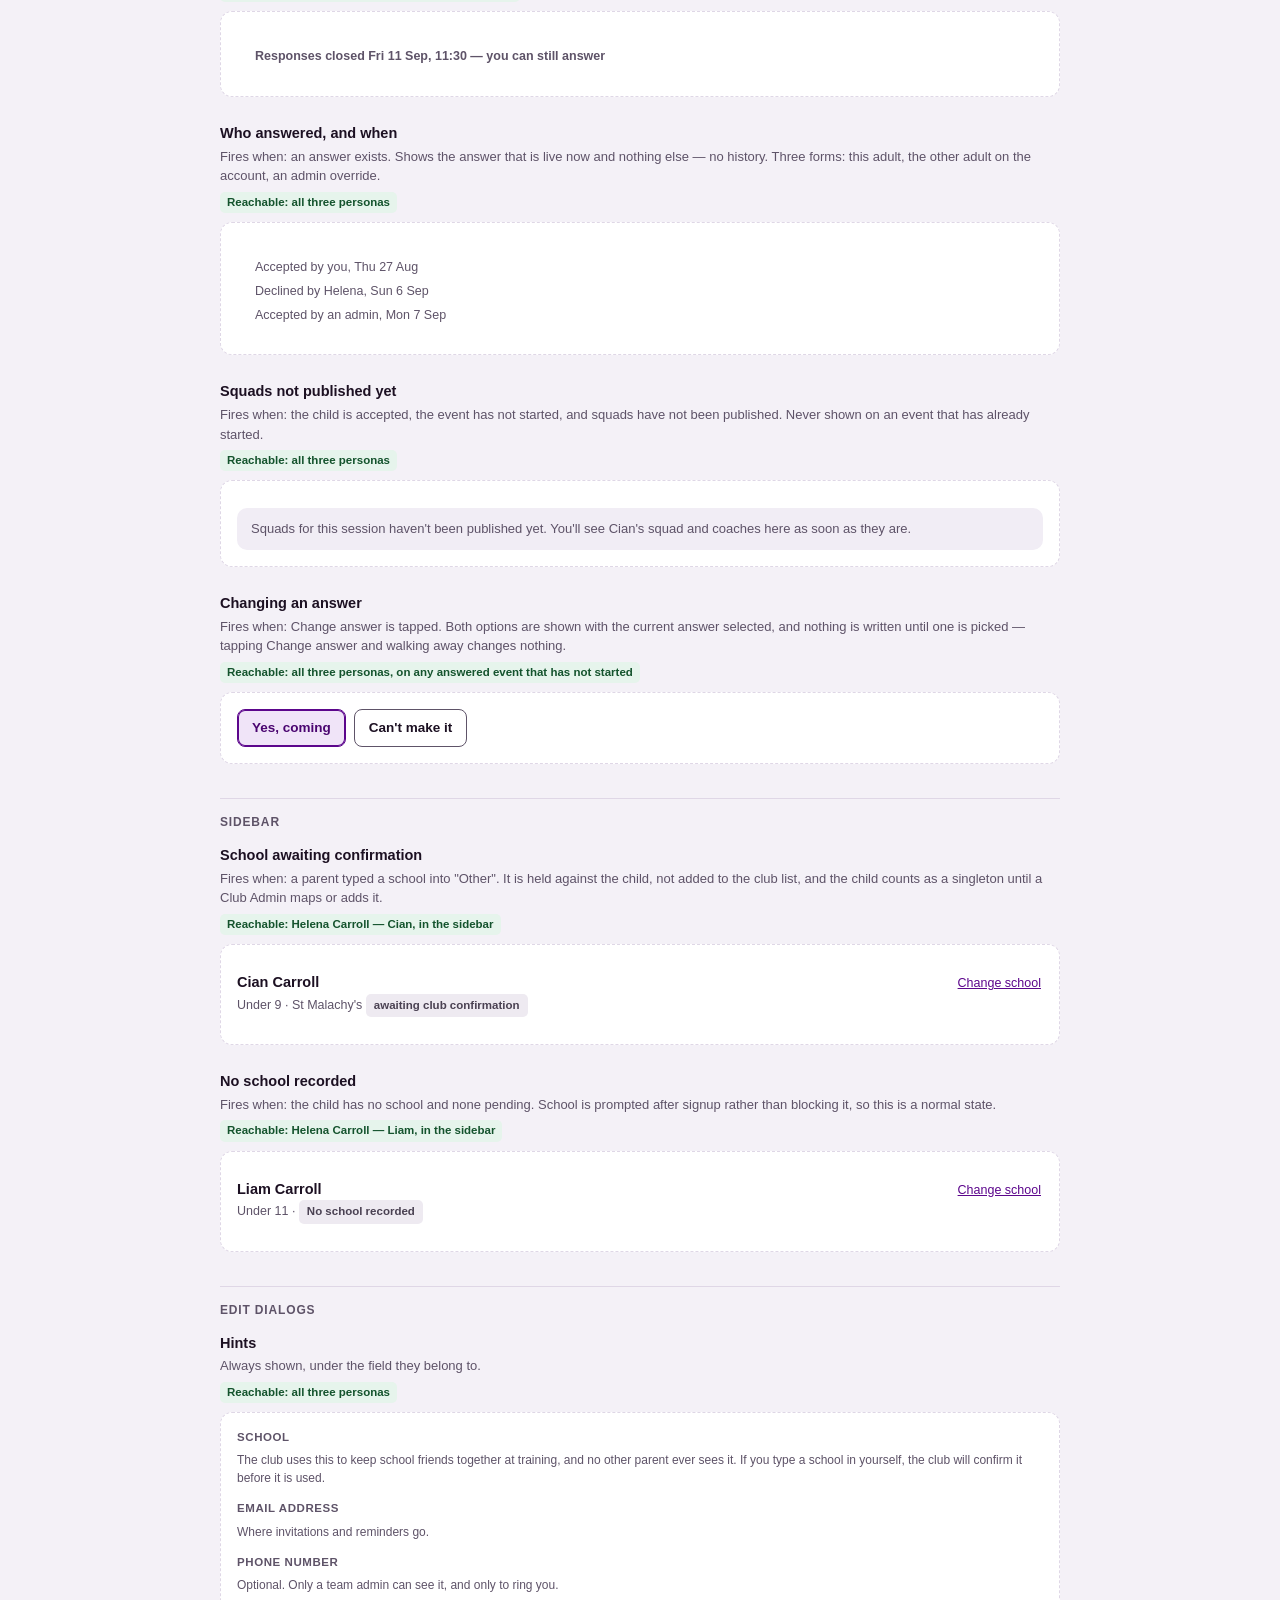
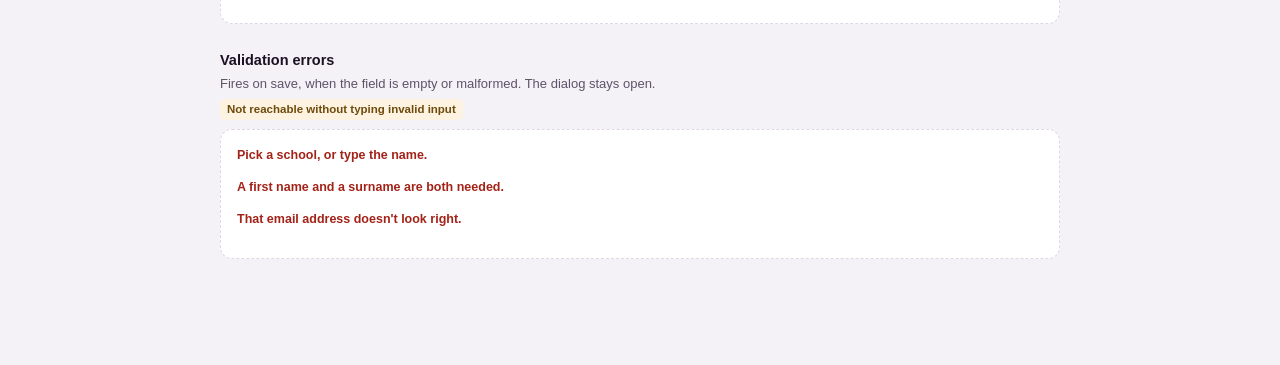
==== commit 3e9332ee: "Fix change-answer bug, scope banner to 7 days, stack statuses" ====
--- a/prototype/banners.html
+++ b/prototype/banners.html
@@ -42,31 +42,34 @@
   <h2 class="devgroup">Page level</h2>
 
   <div class="spec">
-    <div class="when"><b>Everything answered</b>
-      <span class="fires">Fires when: every event that can still be answered has an answer for every child, and for the adult if they coach.</span>
-      <span class="reach yes">Reachable: Helena Carroll, Joe Gallagher</span></div>
-    <div class="demo">
-      <div class="alert ok"><b>Everything answered.</b> You can change any answer below, at any time.</div>
+    <div class="when"><b>Answer confirmation</b>
+      <span class="fires">Fires when: an answer is given or changed. Announced once with role="status", then fades on its own. It never persists for the visit &mdash; there is no standing "everything answered" banner.</span>
+      <span class="reach yes">Reachable: all three personas, on answering</span></div>
+    <div class="demo" style="display:flex;gap:10px;flex-wrap:wrap">
+      <span class="toast" style="animation:none">Cian is down as coming.</span>
+      <span class="toast" style="animation:none">Orla is marked as not coming.</span>
+      <span class="toast" style="animation:none">You are down as coming.</span>
     </div>
   </div>
 
   <div class="spec">
     <div class="when"><b>Answers still to give</b>
-      <span class="fires">Fires when: one or more answerable events are unanswered. Past and cancelled events never count. The whole banner is a button that opens the first event it counted.</span>
+      <span class="fires">Fires when: one or more events in the next seven days are unanswered. Past and cancelled events never count, and neither does anything further out than a week &mdash; those are carried by the row statuses. The whole banner is a button that opens the earliest event it counted. Nothing locks: an event any distance away can still be answered from its own row.</span>
       <span class="reach yes">Reachable: Aileen Byrne</span></div>
     <div class="demo">
-      <button class="alert warn alert-action"><b>2 answers still to give.</b> Anything unanswered is shown below with
-        Yes and Can't make it against it. <span class="alert-go">Take me there</span></button>
-    </div>
-  </div>
-
-  <div class="spec">
-    <div class="when"><b>Coaching explainer</b>
-      <span class="fires">Fires when: the signed-in adult is flagged as a coach in any team. Shown once at the top, never on the rows.</span>
+      <button class="alert warn alert-action"><b>2 answers still to give in the next 7 days.</b> <span class="alert-go">Take me there</span></button>
+    </div>
+  </div>
+
+  <div class="spec">
+    <div class="when"><b>Two answers on one row</b>
+      <span class="fires">Fires when: a coaching parent has both their own answer and their child's on the same event. Each status is labelled with whose it is, stacked and right-aligned. This replaced the coaching explainer banner.</span>
       <span class="reach yes">Reachable: Aileen Byrne</span></div>
     <div class="demo">
-      <div class="note">You are asked about coaching separately from your children, because you can be
-        unavailable on a night they still attend. Both answers appear on each session below.</div>
+      <span class="fev-tags stacked" style="display:inline-flex">
+        <span class="st-pair"><span class="st-who">Orla</span><span class="st st-accepted"><span class="st-mark">&check;</span>Accepted</span></span>
+        <span class="st-pair"><span class="st-who">You</span><span class="st st-declined"><span class="st-mark">&minus;</span>Declined</span></span>
+      </span>
     </div>
   </div>
 
@@ -127,6 +130,18 @@
     <div class="demo">
       <div class="pending">Squads for this session haven't been published yet.
         You'll see Cian's squad and coaches here as soon as they are.</div>
+    </div>
+  </div>
+
+  <div class="spec">
+    <div class="when"><b>Changing an answer</b>
+      <span class="fires">Fires when: Change answer is tapped. Both options are shown with the current answer selected, and nothing is written until one is picked &mdash; tapping Change answer and walking away changes nothing.</span>
+      <span class="reach yes">Reachable: all three personas, on any answered event that has not started</span></div>
+    <div class="demo">
+      <span class="answer-row">
+        <button class="btn choice is-selected" aria-pressed="true">Yes, coming</button>
+        <button class="btn choice" aria-pressed="false">Can't make it</button>
+      </span>
     </div>
   </div>
 
--- a/prototype/styles.css
+++ b/prototype/styles.css
@@ -534,3 +534,31 @@
 
 /* the deadline prompt sits with the answer it is prompting for */
 .kid-block .dl-line { font-size: 12.5px; font-weight: 600; margin-top: 5px; }
+
+/* ---- the current answer, shown as selected while choosing ---- */
+.btn.choice.is-selected {
+  border-color: var(--brand); background: var(--brand-soft); color: var(--brand-soft-ink);
+  box-shadow: inset 0 0 0 1px var(--brand);
+}
+
+/* ---- a confirmation that goes away on its own ---- */
+#toast-host { position: fixed; left: 0; right: 0; bottom: 26px; display: grid; justify-items: center; gap: 8px; z-index: 200; pointer-events: none; }
+.toast {
+  background: var(--ink); color: var(--bg); font-size: 13.5px; font-weight: 600;
+  padding: 11px 18px; border-radius: 999px; box-shadow: 0 6px 20px rgba(0,0,0,.3);
+  animation: toast-in .18s ease-out; max-width: 90vw;
+}
+.toast.out { opacity: 0; transition: opacity .6s ease-in; }
+@keyframes toast-in { from { opacity: 0; transform: translateY(8px); } to { opacity: 1; transform: none; } }
+@media (prefers-reduced-motion: reduce) { .toast { animation: none; } .toast.out { transition: none; } }
+
+/* ---- statuses line up in their own column down the list ---- */
+.fev-tags { width: 168px; flex: none; }
+.fev-tags.one { justify-content: center; align-items: flex-end; }
+.fev-tags.stacked { flex-direction: column; align-items: flex-end; justify-content: center; gap: 4px; }
+.fev-tags .st-pair { justify-content: flex-end; }
+
+/* ---- the earlier-events control ---- */
+.earlier-row .caret { transition: transform .15s ease; display: inline-block; }
+.earlier-row .caret.up { transform: rotate(180deg); }
+@media (prefers-reduced-motion: reduce) { .earlier-row .caret { transition: none; } }
